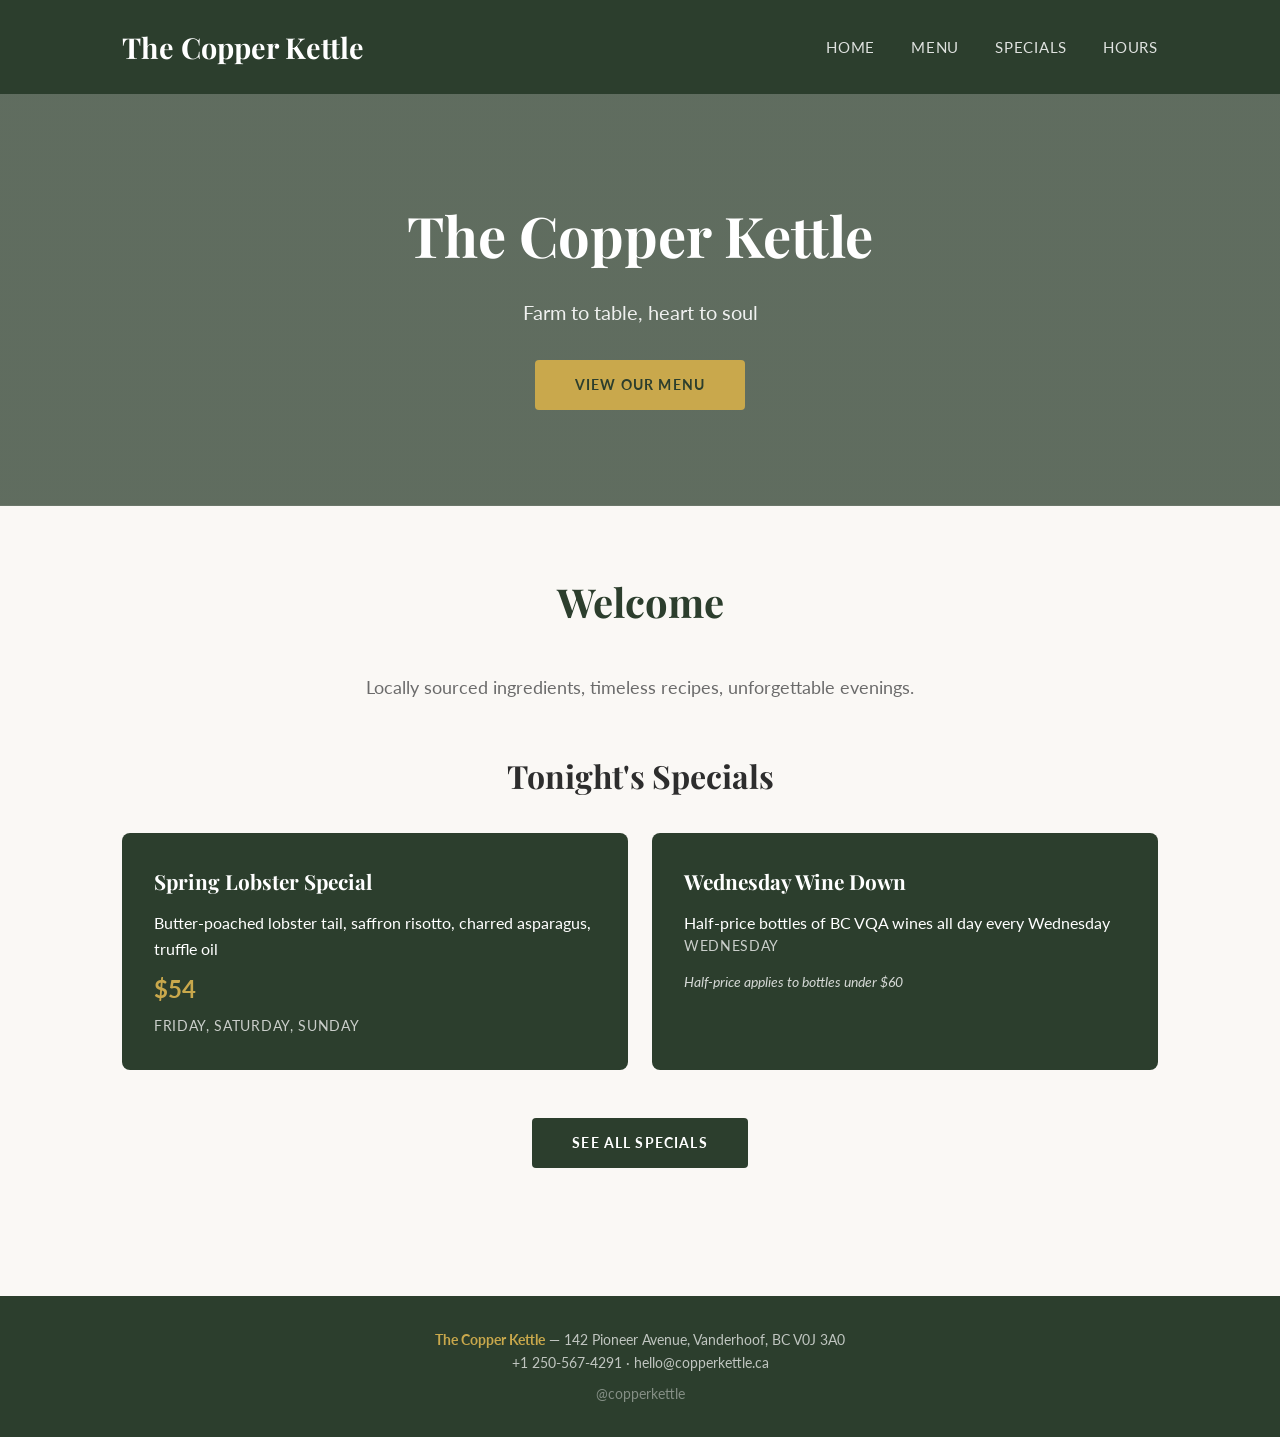
==== site/hugo/public/index.html @ eb882ef0 "Initial demo: Copper Kettle restaurant site" ====
<!doctype html><html lang=en><head><meta name=generator content="Hugo 0.134.2"><meta charset=UTF-8><meta name=viewport content="width=device-width,initial-scale=1"><title>The Copper Kettle — The Copper Kettle</title>
<meta name=description content="Locally sourced ingredients, timeless recipes, unforgettable evenings."><link rel=preconnect href=https://fonts.googleapis.com><link href="https://fonts.googleapis.com/css2?family=Playfair+Display:wght@400;700&family=Lato:wght@300;400;700&display=swap" rel=stylesheet><style>:root{--primary:#2C3E2D;--accent:#C9A84C;--bg:#faf8f5;--text:#2d2d2d;--muted:#6b6b6b;--border:#e0dbd3}*{box-sizing:border-box;margin:0;padding:0}body{font-family:lato,sans-serif;background:var(--bg);color:var(--text);line-height:1.6}h1,h2,h3{font-family:playfair display,serif;font-weight:700}a{color:var(--primary);text-decoration:none}a:hover{color:var(--accent)}header{background:var(--primary);color:#fff;padding:0}.header-inner{max-width:1100px;margin:0 auto;display:flex;align-items:center;justify-content:space-between;padding:1.5rem 2rem}.site-name{font-family:playfair display,serif;font-size:1.8rem;font-weight:700;color:#fff}.site-name span{color:var(--accent)}nav a{color:rgba(255,255,255,.85);margin-left:2rem;font-size:.95rem;text-transform:uppercase;letter-spacing:.05em}nav a:hover{color:var(--accent)}.hero{background:linear-gradient(rgba(44,62,45,.75),rgba(44,62,45,.75)),url(/images/hero.jpg);background-size:cover;background-position:50%;color:#fff;text-align:center;padding:6rem 2rem}.hero h1{font-size:3.5rem;margin-bottom:1rem}.hero p{font-size:1.25rem;max-width:600px;margin:0 auto 2rem;opacity:.9}.hero-cta{display:inline-block;background:var(--accent);color:var(--primary);padding:.85rem 2.5rem;font-weight:700;border-radius:4px;text-transform:uppercase;letter-spacing:.08em;font-size:.9rem}.hero-cta:hover{background:#fff;color:var(--primary)}main{max-width:1100px;margin:0 auto;padding:4rem 2rem}h1.page-title{font-size:2.5rem;color:var(--primary);margin-bottom:2.5rem;text-align:center}.menu-section{margin-bottom:3.5rem}.menu-section h2{font-size:1.8rem;color:var(--primary);border-bottom:2px solid var(--accent);padding-bottom:.5rem;margin-bottom:1.5rem}.menu-section p.section-desc{color:var(--muted);font-style:italic;margin-bottom:1.5rem}.menu-grid{display:grid;gap:1.25rem}.menu-item{display:grid;grid-template-columns:1fr auto;gap:.5rem 1.5rem;padding:1.25rem;background:#fff;border:1px solid var(--border);border-radius:6px}.menu-item h3{font-size:1.1rem;grid-column:1}.menu-item .price{font-weight:700;color:var(--primary);font-size:1.05rem;grid-column:2;grid-row:1;white-space:nowrap}.menu-item .desc{grid-column:1;color:var(--muted);font-size:.95rem}.menu-item .tags{grid-column:1;font-size:.8rem;color:var(--accent);font-style:italic;margin-top:.35rem}.specials-grid{display:grid;grid-template-columns:repeat(auto-fit,minmax(300px,1fr));gap:1.5rem}.special-card{background:var(--primary);color:#fff;padding:2rem;border-radius:8px}.special-card h3{font-size:1.3rem;margin-bottom:.75rem}.special-card .special-price{font-size:1.5rem;font-weight:700;color:var(--accent);margin:.5rem 0}.special-card .special-days{font-size:.85rem;opacity:.75;text-transform:uppercase;letter-spacing:.05em}.special-card .special-note{font-size:.9rem;opacity:.8;margin-top:.75rem;font-style:italic}.hours-table{max-width:500px;margin:0 auto}.hours-table table{width:100%;border-collapse:collapse}.hours-table th,.hours-table td{padding:.85rem 1.25rem;text-align:left;border-bottom:1px solid var(--border)}.hours-table th{background:var(--primary);color:#fff;font-family:playfair display,serif}.hours-table tr:nth-child(even){background:#fff}.hours-table .closed{color:#c0392b;font-weight:700}footer{background:var(--primary);color:rgba(255,255,255,.7);text-align:center;padding:2rem;margin-top:4rem;font-size:.9rem}footer strong{color:var(--accent)}@media(max-width:600px){.hero h1{font-size:2.2rem}.menu-item{grid-template-columns:1fr}.menu-item .price{grid-column:1}}</style></head><body><header><div class=header-inner><div class=site-name>The Copper Kettle</div><nav><a href=/>Home</a>
<a href=/menu>Menu</a>
<a href=/specials>Specials</a>
<a href=/hours>Hours</a></nav></div></header><div class=hero><h1>The Copper Kettle</h1><p>Farm to table, heart to soul</p><a href=/menu class=hero-cta>View Our Menu</a></div><main><h1 class=page-title>Welcome</h1><p style="text-align:center;max-width:700px;margin:0 auto 3rem;font-size:1.1rem;color:var(--muted)">Locally sourced ingredients, timeless recipes, unforgettable evenings.</p><h2 style=text-align:center;font-size:2rem;margin-bottom:2rem>Tonight's Specials</h2><div class=specials-grid><div class=special-card><h3>Spring Lobster Special</h3><p>Butter-poached lobster tail, saffron risotto, charred asparagus, truffle oil</p><div class=special-price>$54</div><div class=special-days>Friday, Saturday, Sunday</div></div><div class=special-card><h3>Wednesday Wine Down</h3><p>Half-price bottles of BC VQA wines all day every Wednesday</p><div class=special-days>Wednesday</div><div class=special-note>Half-price applies to bottles under $60</div></div></div><p style=text-align:center;margin-top:3rem><a href=/specials class=hero-cta style=background:var(--primary);color:#fff>See All Specials</a></p></main><footer><p><strong>The Copper Kettle</strong> — 142 Pioneer Avenue, Vanderhoof, BC V0J 3A0</p><p>+1 250-567-4291 · hello@copperkettle.ca</p><p style=margin-top:.5rem;opacity:.6>@copperkettle</p></footer></body></html>
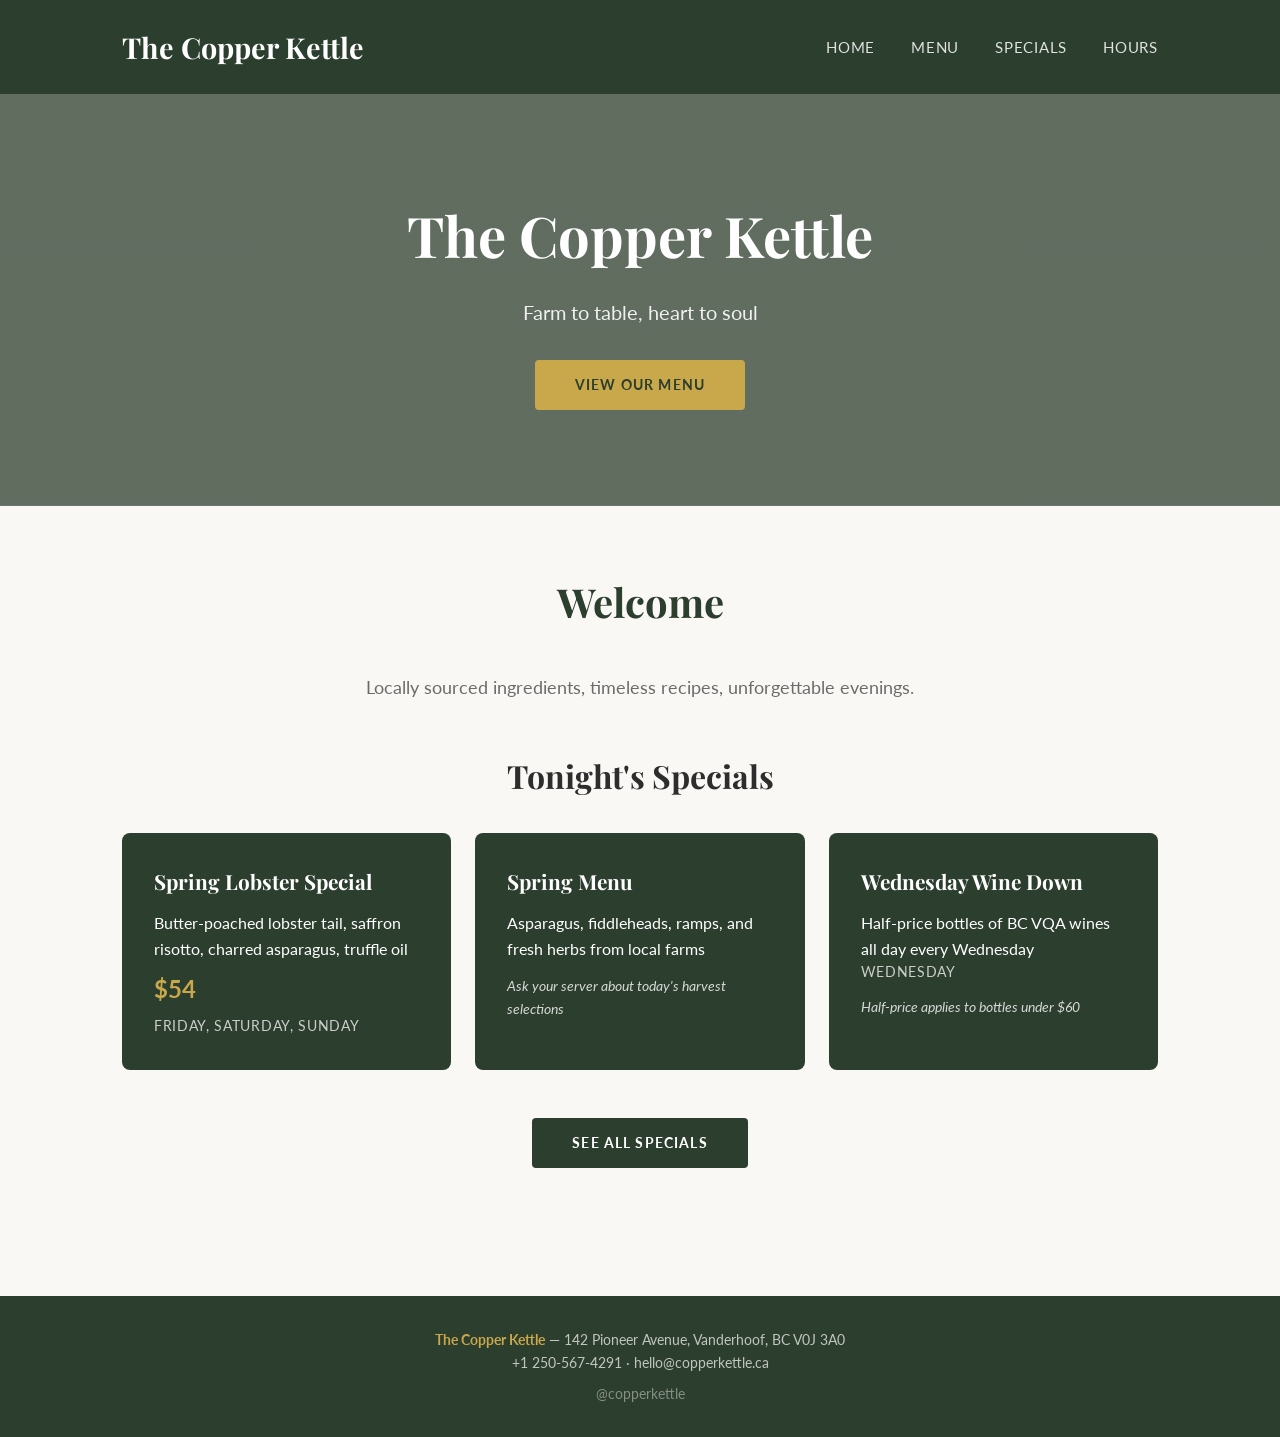
==== commit 1d3892c8: "Fix workflow: sync script path, add content dir, correct Hugo paths" ====
--- a/site/hugo/public/index.html
+++ b/site/hugo/public/index.html
@@ -2,4 +2,4 @@
 <meta name=description content="Locally sourced ingredients, timeless recipes, unforgettable evenings."><link rel=preconnect href=https://fonts.googleapis.com><link href="https://fonts.googleapis.com/css2?family=Playfair+Display:wght@400;700&family=Lato:wght@300;400;700&display=swap" rel=stylesheet><style>:root{--primary:#2C3E2D;--accent:#C9A84C;--bg:#faf8f5;--text:#2d2d2d;--muted:#6b6b6b;--border:#e0dbd3}*{box-sizing:border-box;margin:0;padding:0}body{font-family:lato,sans-serif;background:var(--bg);color:var(--text);line-height:1.6}h1,h2,h3{font-family:playfair display,serif;font-weight:700}a{color:var(--primary);text-decoration:none}a:hover{color:var(--accent)}header{background:var(--primary);color:#fff;padding:0}.header-inner{max-width:1100px;margin:0 auto;display:flex;align-items:center;justify-content:space-between;padding:1.5rem 2rem}.site-name{font-family:playfair display,serif;font-size:1.8rem;font-weight:700;color:#fff}.site-name span{color:var(--accent)}nav a{color:rgba(255,255,255,.85);margin-left:2rem;font-size:.95rem;text-transform:uppercase;letter-spacing:.05em}nav a:hover{color:var(--accent)}.hero{background:linear-gradient(rgba(44,62,45,.75),rgba(44,62,45,.75)),url(/images/hero.jpg);background-size:cover;background-position:50%;color:#fff;text-align:center;padding:6rem 2rem}.hero h1{font-size:3.5rem;margin-bottom:1rem}.hero p{font-size:1.25rem;max-width:600px;margin:0 auto 2rem;opacity:.9}.hero-cta{display:inline-block;background:var(--accent);color:var(--primary);padding:.85rem 2.5rem;font-weight:700;border-radius:4px;text-transform:uppercase;letter-spacing:.08em;font-size:.9rem}.hero-cta:hover{background:#fff;color:var(--primary)}main{max-width:1100px;margin:0 auto;padding:4rem 2rem}h1.page-title{font-size:2.5rem;color:var(--primary);margin-bottom:2.5rem;text-align:center}.menu-section{margin-bottom:3.5rem}.menu-section h2{font-size:1.8rem;color:var(--primary);border-bottom:2px solid var(--accent);padding-bottom:.5rem;margin-bottom:1.5rem}.menu-section p.section-desc{color:var(--muted);font-style:italic;margin-bottom:1.5rem}.menu-grid{display:grid;gap:1.25rem}.menu-item{display:grid;grid-template-columns:1fr auto;gap:.5rem 1.5rem;padding:1.25rem;background:#fff;border:1px solid var(--border);border-radius:6px}.menu-item h3{font-size:1.1rem;grid-column:1}.menu-item .price{font-weight:700;color:var(--primary);font-size:1.05rem;grid-column:2;grid-row:1;white-space:nowrap}.menu-item .desc{grid-column:1;color:var(--muted);font-size:.95rem}.menu-item .tags{grid-column:1;font-size:.8rem;color:var(--accent);font-style:italic;margin-top:.35rem}.specials-grid{display:grid;grid-template-columns:repeat(auto-fit,minmax(300px,1fr));gap:1.5rem}.special-card{background:var(--primary);color:#fff;padding:2rem;border-radius:8px}.special-card h3{font-size:1.3rem;margin-bottom:.75rem}.special-card .special-price{font-size:1.5rem;font-weight:700;color:var(--accent);margin:.5rem 0}.special-card .special-days{font-size:.85rem;opacity:.75;text-transform:uppercase;letter-spacing:.05em}.special-card .special-note{font-size:.9rem;opacity:.8;margin-top:.75rem;font-style:italic}.hours-table{max-width:500px;margin:0 auto}.hours-table table{width:100%;border-collapse:collapse}.hours-table th,.hours-table td{padding:.85rem 1.25rem;text-align:left;border-bottom:1px solid var(--border)}.hours-table th{background:var(--primary);color:#fff;font-family:playfair display,serif}.hours-table tr:nth-child(even){background:#fff}.hours-table .closed{color:#c0392b;font-weight:700}footer{background:var(--primary);color:rgba(255,255,255,.7);text-align:center;padding:2rem;margin-top:4rem;font-size:.9rem}footer strong{color:var(--accent)}@media(max-width:600px){.hero h1{font-size:2.2rem}.menu-item{grid-template-columns:1fr}.menu-item .price{grid-column:1}}</style></head><body><header><div class=header-inner><div class=site-name>The Copper Kettle</div><nav><a href=/>Home</a>
 <a href=/menu>Menu</a>
 <a href=/specials>Specials</a>
-<a href=/hours>Hours</a></nav></div></header><div class=hero><h1>The Copper Kettle</h1><p>Farm to table, heart to soul</p><a href=/menu class=hero-cta>View Our Menu</a></div><main><h1 class=page-title>Welcome</h1><p style="text-align:center;max-width:700px;margin:0 auto 3rem;font-size:1.1rem;color:var(--muted)">Locally sourced ingredients, timeless recipes, unforgettable evenings.</p><h2 style=text-align:center;font-size:2rem;margin-bottom:2rem>Tonight's Specials</h2><div class=specials-grid><div class=special-card><h3>Spring Lobster Special</h3><p>Butter-poached lobster tail, saffron risotto, charred asparagus, truffle oil</p><div class=special-price>$54</div><div class=special-days>Friday, Saturday, Sunday</div></div><div class=special-card><h3>Wednesday Wine Down</h3><p>Half-price bottles of BC VQA wines all day every Wednesday</p><div class=special-days>Wednesday</div><div class=special-note>Half-price applies to bottles under $60</div></div></div><p style=text-align:center;margin-top:3rem><a href=/specials class=hero-cta style=background:var(--primary);color:#fff>See All Specials</a></p></main><footer><p><strong>The Copper Kettle</strong> — 142 Pioneer Avenue, Vanderhoof, BC V0J 3A0</p><p>+1 250-567-4291 · hello@copperkettle.ca</p><p style=margin-top:.5rem;opacity:.6>@copperkettle</p></footer></body></html>+<a href=/hours>Hours</a></nav></div></header><div class=hero><h1>The Copper Kettle</h1><p>Farm to table, heart to soul</p><a href=/menu class=hero-cta>View Our Menu</a></div><main><h1 class=page-title>Welcome</h1><p style="text-align:center;max-width:700px;margin:0 auto 3rem;font-size:1.1rem;color:var(--muted)">Locally sourced ingredients, timeless recipes, unforgettable evenings.</p><h2 style=text-align:center;font-size:2rem;margin-bottom:2rem>Tonight's Specials</h2><div class=specials-grid><div class=special-card><h3>Spring Lobster Special</h3><p>Butter-poached lobster tail, saffron risotto, charred asparagus, truffle oil</p><div class=special-price>$54</div><div class=special-days>Friday, Saturday, Sunday</div></div><div class=special-card><h3>Spring Menu</h3><p>Asparagus, fiddleheads, ramps, and fresh herbs from local farms</p><div class=special-note>Ask your server about today's harvest selections</div></div><div class=special-card><h3>Wednesday Wine Down</h3><p>Half-price bottles of BC VQA wines all day every Wednesday</p><div class=special-days>Wednesday</div><div class=special-note>Half-price applies to bottles under $60</div></div></div><p style=text-align:center;margin-top:3rem><a href=/specials class=hero-cta style=background:var(--primary);color:#fff>See All Specials</a></p></main><footer><p><strong>The Copper Kettle</strong> — 142 Pioneer Avenue, Vanderhoof, BC V0J 3A0</p><p>+1 250-567-4291 · hello@copperkettle.ca</p><p style=margin-top:.5rem;opacity:.6>@copperkettle</p></footer></body></html>
